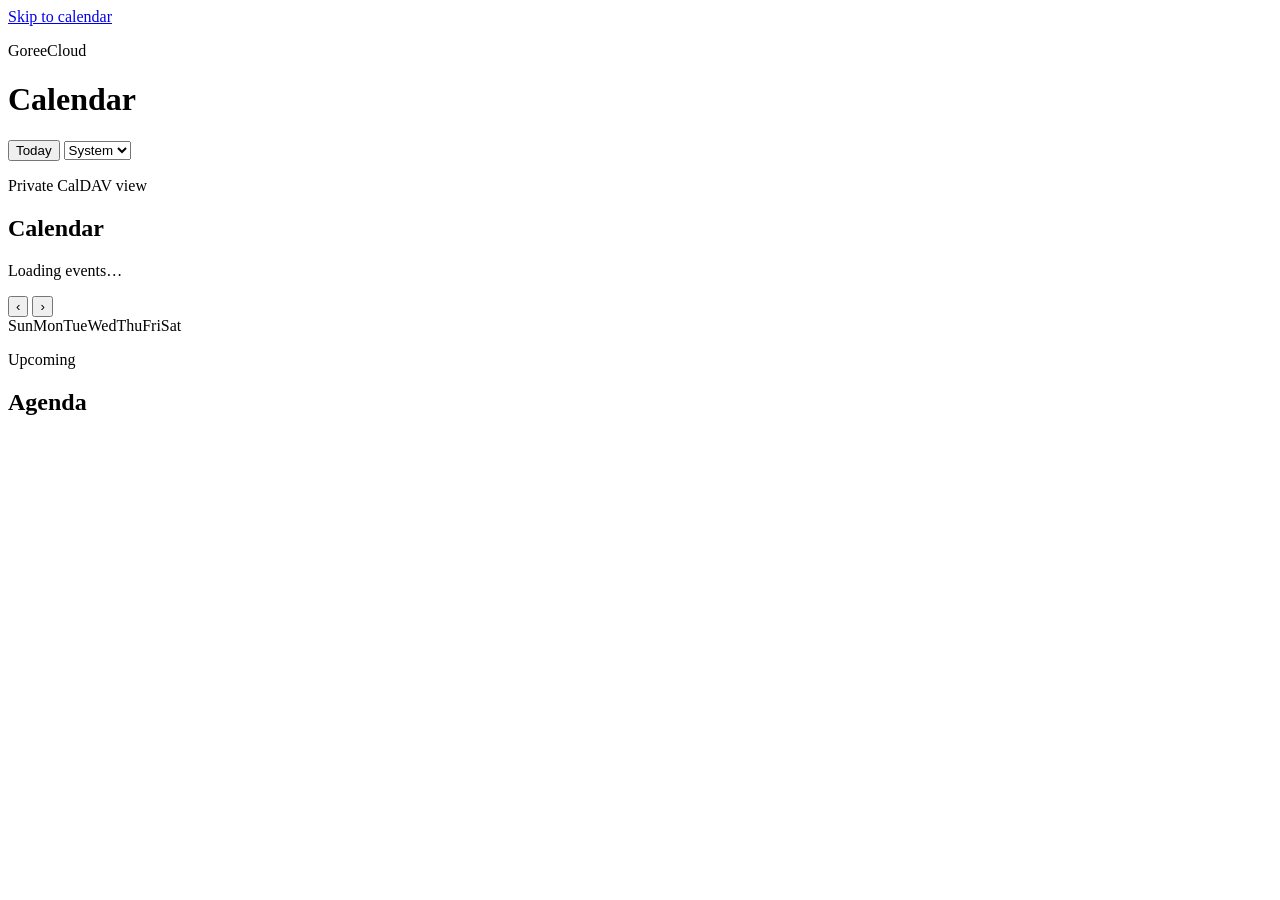
==== app/static/index.html @ 310279d7 "Build native Calendar foundation" ====
<!doctype html>
<html lang="en" data-theme="system">
<head>
  <meta charset="utf-8">
  <meta name="viewport" content="width=device-width,initial-scale=1">
  <meta name="robots" content="noindex,nofollow,noarchive">
  <meta name="referrer" content="same-origin">
  <title>GoreeCloud Calendar</title>
  <link rel="stylesheet" href="/static/app.css">
  <script>document.documentElement.dataset.theme=localStorage.getItem('goreecloud-calendar-theme')||'system';</script>
</head>
<body>
  <a class="skip-link" href="#main">Skip to calendar</a>
  <div class="shell">
    <header class="topbar glaze">
      <div>
        <p class="eyebrow">GoreeCloud</p>
        <h1>Calendar</h1>
      </div>
      <div class="toolbar">
        <button id="today" type="button">Today</button>
        <select id="theme" aria-label="Appearance">
          <option value="system">System</option><option value="light">Light</option><option value="dark">Dark</option>
        </select>
      </div>
    </header>
    <main id="main" tabindex="-1">
      <section class="hero glaze" aria-labelledby="monthTitle">
        <div>
          <p class="eyebrow">Private CalDAV view</p>
          <h2 id="monthTitle">Calendar</h2>
          <p id="status" class="status" role="status">Loading events…</p>
        </div>
        <div class="month-nav" aria-label="Calendar navigation">
          <button id="previous" aria-label="Previous month">‹</button>
          <button id="next" aria-label="Next month">›</button>
        </div>
      </section>
      <section class="calendar-card glaze" aria-label="Month calendar">
        <div class="weekdays" aria-hidden="true"><span>Sun</span><span>Mon</span><span>Tue</span><span>Wed</span><span>Thu</span><span>Fri</span><span>Sat</span></div>
        <div id="grid" class="calendar-grid"></div>
      </section>
      <section class="agenda glaze" aria-labelledby="agendaTitle">
        <div class="section-heading"><p class="eyebrow">Upcoming</p><h2 id="agendaTitle">Agenda</h2></div>
        <div id="agendaList" class="agenda-list"></div>
      </section>
    </main>
  </div>
  <script src="/static/app.js" defer></script>
</body>
</html>
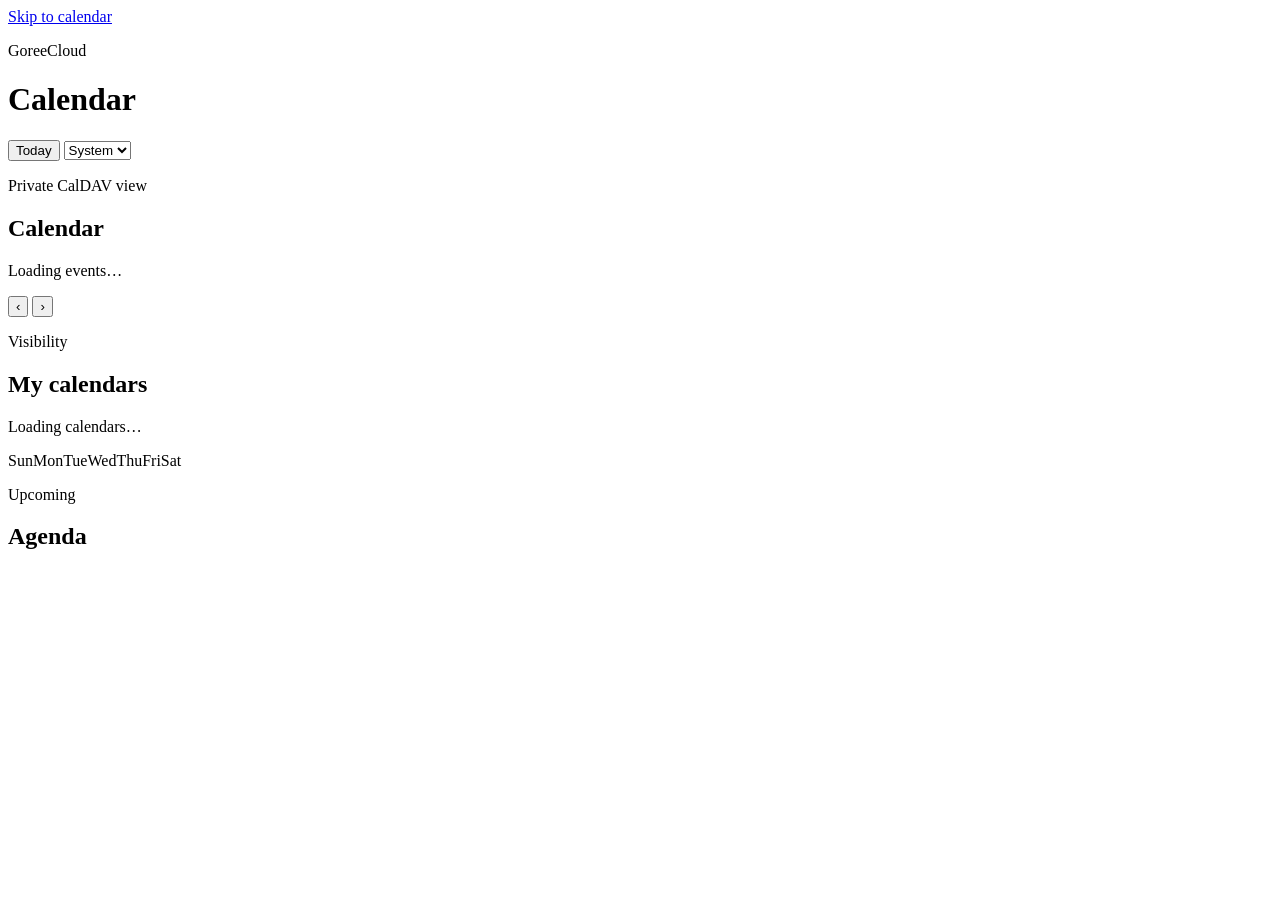
==== commit 5767b6bd: "Add Glaze UI calendar visibility controls" ====
--- a/app/static/index.html
+++ b/app/static/index.html
@@ -36,6 +36,15 @@
           <button id="next" aria-label="Next month">›</button>
         </div>
       </section>
+      <section class="calendar-controls glaze" aria-labelledby="calendarVisibilityTitle">
+        <div class="section-heading">
+          <p class="eyebrow">Visibility</p>
+          <h2 id="calendarVisibilityTitle">My calendars</h2>
+        </div>
+        <div id="calendarFilters" class="calendar-filters" role="group" aria-label="Visible calendars">
+          <p class="empty compact">Loading calendars…</p>
+        </div>
+      </section>
       <section class="calendar-card glaze" aria-label="Month calendar">
         <div class="weekdays" aria-hidden="true"><span>Sun</span><span>Mon</span><span>Tue</span><span>Wed</span><span>Thu</span><span>Fri</span><span>Sat</span></div>
         <div id="grid" class="calendar-grid"></div>
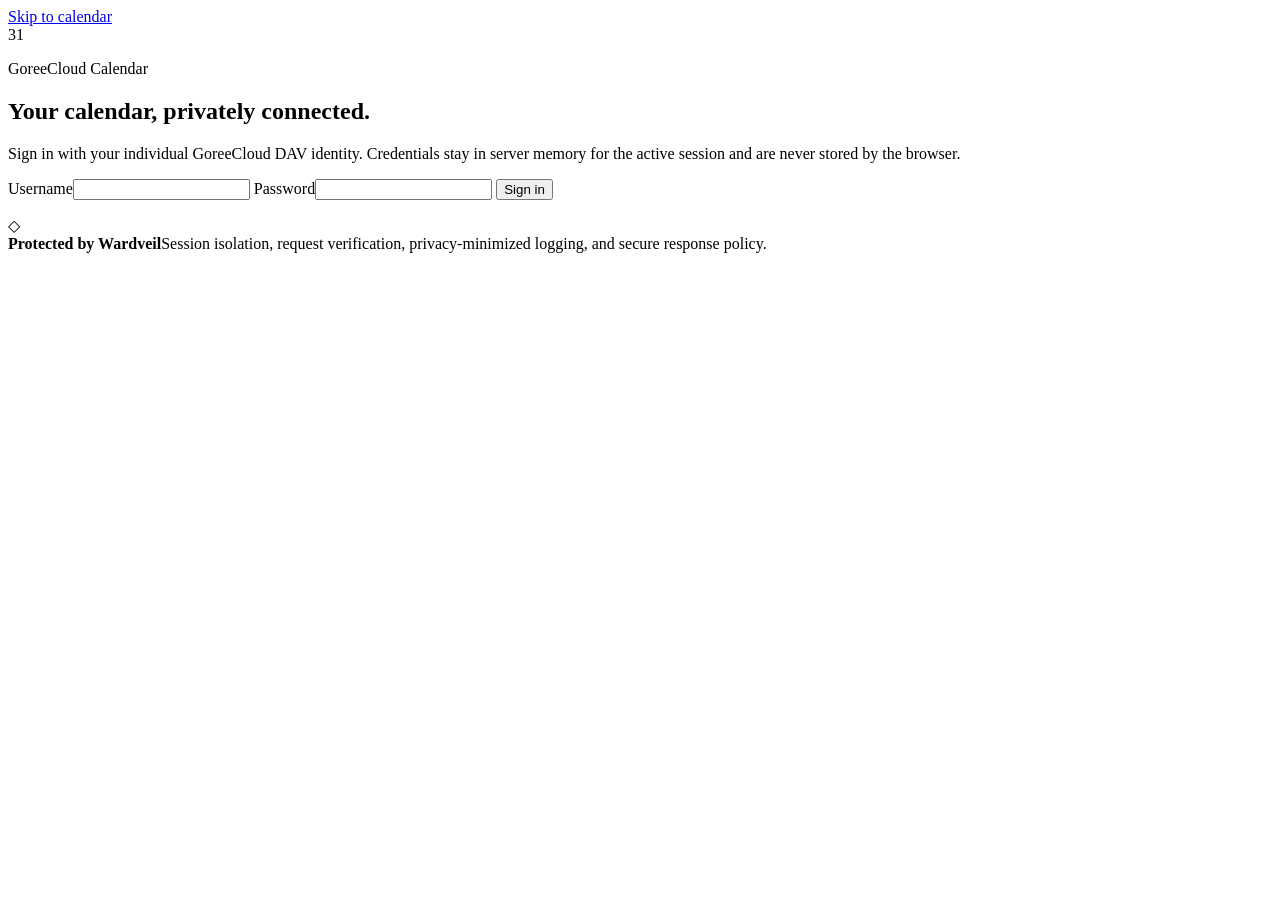
==== commit bee0cafb: "Complete Glaze Calendar workflows" ====
--- a/app/static/index.html
+++ b/app/static/index.html
@@ -4,57 +4,71 @@
   <meta charset="utf-8">
   <meta name="viewport" content="width=device-width,initial-scale=1">
   <meta name="robots" content="noindex,nofollow,noarchive">
-  <meta name="referrer" content="same-origin">
+  <meta name="referrer" content="no-referrer">
+  <meta name="color-scheme" content="light dark">
+  <meta name="goreecloud-design-system" content="Glaze UI 1.0">
+  <meta name="goreecloud-security" content="Wardveil Security by GoreeCloud">
   <title>GoreeCloud Calendar</title>
   <link rel="stylesheet" href="/static/app.css">
   <script>document.documentElement.dataset.theme=localStorage.getItem('goreecloud-calendar-theme')||'system';</script>
 </head>
 <body>
   <a class="skip-link" href="#main">Skip to calendar</a>
-  <div class="shell">
+
+  <section id="authView" class="auth-shell" aria-labelledby="authTitle">
+    <form id="loginForm" class="auth-card glaze overlay" autocomplete="on">
+      <div class="product-mark" aria-hidden="true">31</div>
+      <p class="eyebrow">GoreeCloud Calendar</p>
+      <h1 id="authTitle">Your calendar, privately connected.</h1>
+      <p class="lede">Sign in with your individual GoreeCloud DAV identity. Credentials stay in server memory for the active session and are never stored by the browser.</p>
+      <label>Username<input id="username" name="username" autocomplete="username" required maxlength="254"></label>
+      <label>Password<input id="password" name="password" type="password" autocomplete="current-password" required maxlength="1024"></label>
+      <button id="signIn" class="primary" type="submit">Sign in</button>
+      <p id="authStatus" class="status" role="status"></p>
+      <div class="wardveil-note"><span class="wardveil-mark" aria-hidden="true">◇</span><div><strong>Protected by Wardveil</strong><span>Session isolation, request verification, privacy-minimized logging, and secure response policy.</span></div></div>
+    </form>
+  </section>
+
+  <div id="appShell" class="shell" hidden>
     <header class="topbar glaze">
-      <div>
-        <p class="eyebrow">GoreeCloud</p>
-        <h1>Calendar</h1>
-      </div>
+      <div class="brand-row"><div class="product-mark small" aria-hidden="true">31</div><div><p class="eyebrow">GoreeCloud</p><h1>Calendar</h1></div></div>
       <div class="toolbar">
+        <span class="security-chip" title="Wardveil Security by GoreeCloud">◇ Wardveil</span>
+        <button id="newEvent" class="primary" type="button" hidden>New event</button>
         <button id="today" type="button">Today</button>
-        <select id="theme" aria-label="Appearance">
-          <option value="system">System</option><option value="light">Light</option><option value="dark">Dark</option>
-        </select>
+        <select id="theme" aria-label="Appearance"><option value="system">System</option><option value="light">Light</option><option value="dark">Dark</option></select>
+        <button id="signOut" type="button">Sign out</button>
       </div>
     </header>
     <main id="main" tabindex="-1">
       <section class="hero glaze" aria-labelledby="monthTitle">
-        <div>
-          <p class="eyebrow">Private CalDAV view</p>
-          <h2 id="monthTitle">Calendar</h2>
-          <p id="status" class="status" role="status">Loading events…</p>
-        </div>
-        <div class="month-nav" aria-label="Calendar navigation">
-          <button id="previous" aria-label="Previous month">‹</button>
-          <button id="next" aria-label="Next month">›</button>
-        </div>
+        <div><p class="eyebrow">Private CalDAV calendar</p><h2 id="monthTitle">Calendar</h2><p id="status" class="status" role="status">Loading…</p></div>
+        <div class="month-nav" aria-label="Calendar navigation"><button id="previous" aria-label="Previous month">‹</button><button id="next" aria-label="Next month">›</button></div>
       </section>
-      <section class="calendar-controls glaze" aria-labelledby="calendarVisibilityTitle">
-        <div class="section-heading">
-          <p class="eyebrow">Visibility</p>
-          <h2 id="calendarVisibilityTitle">My calendars</h2>
-        </div>
-        <div id="calendarFilters" class="calendar-filters" role="group" aria-label="Visible calendars">
-          <p class="empty compact">Loading calendars…</p>
-        </div>
-      </section>
+      <section id="calendarFilters" class="filters glaze" aria-labelledby="filtersTitle"><div><p class="eyebrow">Calendars</p><h2 id="filtersTitle">Visible calendars</h2></div><div id="calendarChoices" class="filter-list"></div></section>
       <section class="calendar-card glaze" aria-label="Month calendar">
         <div class="weekdays" aria-hidden="true"><span>Sun</span><span>Mon</span><span>Tue</span><span>Wed</span><span>Thu</span><span>Fri</span><span>Sat</span></div>
         <div id="grid" class="calendar-grid"></div>
       </section>
-      <section class="agenda glaze" aria-labelledby="agendaTitle">
-        <div class="section-heading"><p class="eyebrow">Upcoming</p><h2 id="agendaTitle">Agenda</h2></div>
-        <div id="agendaList" class="agenda-list"></div>
-      </section>
+      <section class="agenda glaze" aria-labelledby="agendaTitle"><div class="section-heading"><p class="eyebrow">Upcoming</p><h2 id="agendaTitle">Agenda</h2></div><div id="agendaList" class="agenda-list"></div></section>
     </main>
   </div>
+
+  <dialog id="eventDialog" class="event-dialog overlay">
+    <form id="eventForm" method="dialog">
+      <div class="dialog-heading"><div><p class="eyebrow">Calendar event</p><h2 id="eventDialogTitle">New event</h2></div><button id="closeDialog" class="icon-button" type="button" aria-label="Close">×</button></div>
+      <div id="eventNotice" class="notice" hidden></div>
+      <label>Calendar<select id="eventCalendar" required></select></label>
+      <label>Title<input id="eventTitle" required maxlength="200"></label>
+      <div class="field-grid"><label>Starts<input id="eventStart" type="datetime-local" required></label><label>Ends<input id="eventEnd" type="datetime-local" required></label></div>
+      <label>Location<input id="eventLocation" maxlength="500"></label>
+      <label>Description<textarea id="eventDescription" maxlength="8000" rows="4"></textarea></label>
+      <div class="dialog-actions"><button id="deleteEvent" class="danger" type="button" hidden>Delete</button><span></span><button id="cancelEvent" type="button">Cancel</button><button id="saveEvent" class="primary" type="submit">Save event</button></div>
+    </form>
+  </dialog>
+
+  <div id="toastRegion" class="toast-region" aria-live="polite" aria-atomic="true"></div>
+  <noscript><div class="noscript">GoreeCloud Calendar requires JavaScript for its interactive Glaze UI. No calendar data was loaded.</div></noscript>
   <script src="/static/app.js" defer></script>
 </body>
 </html>
